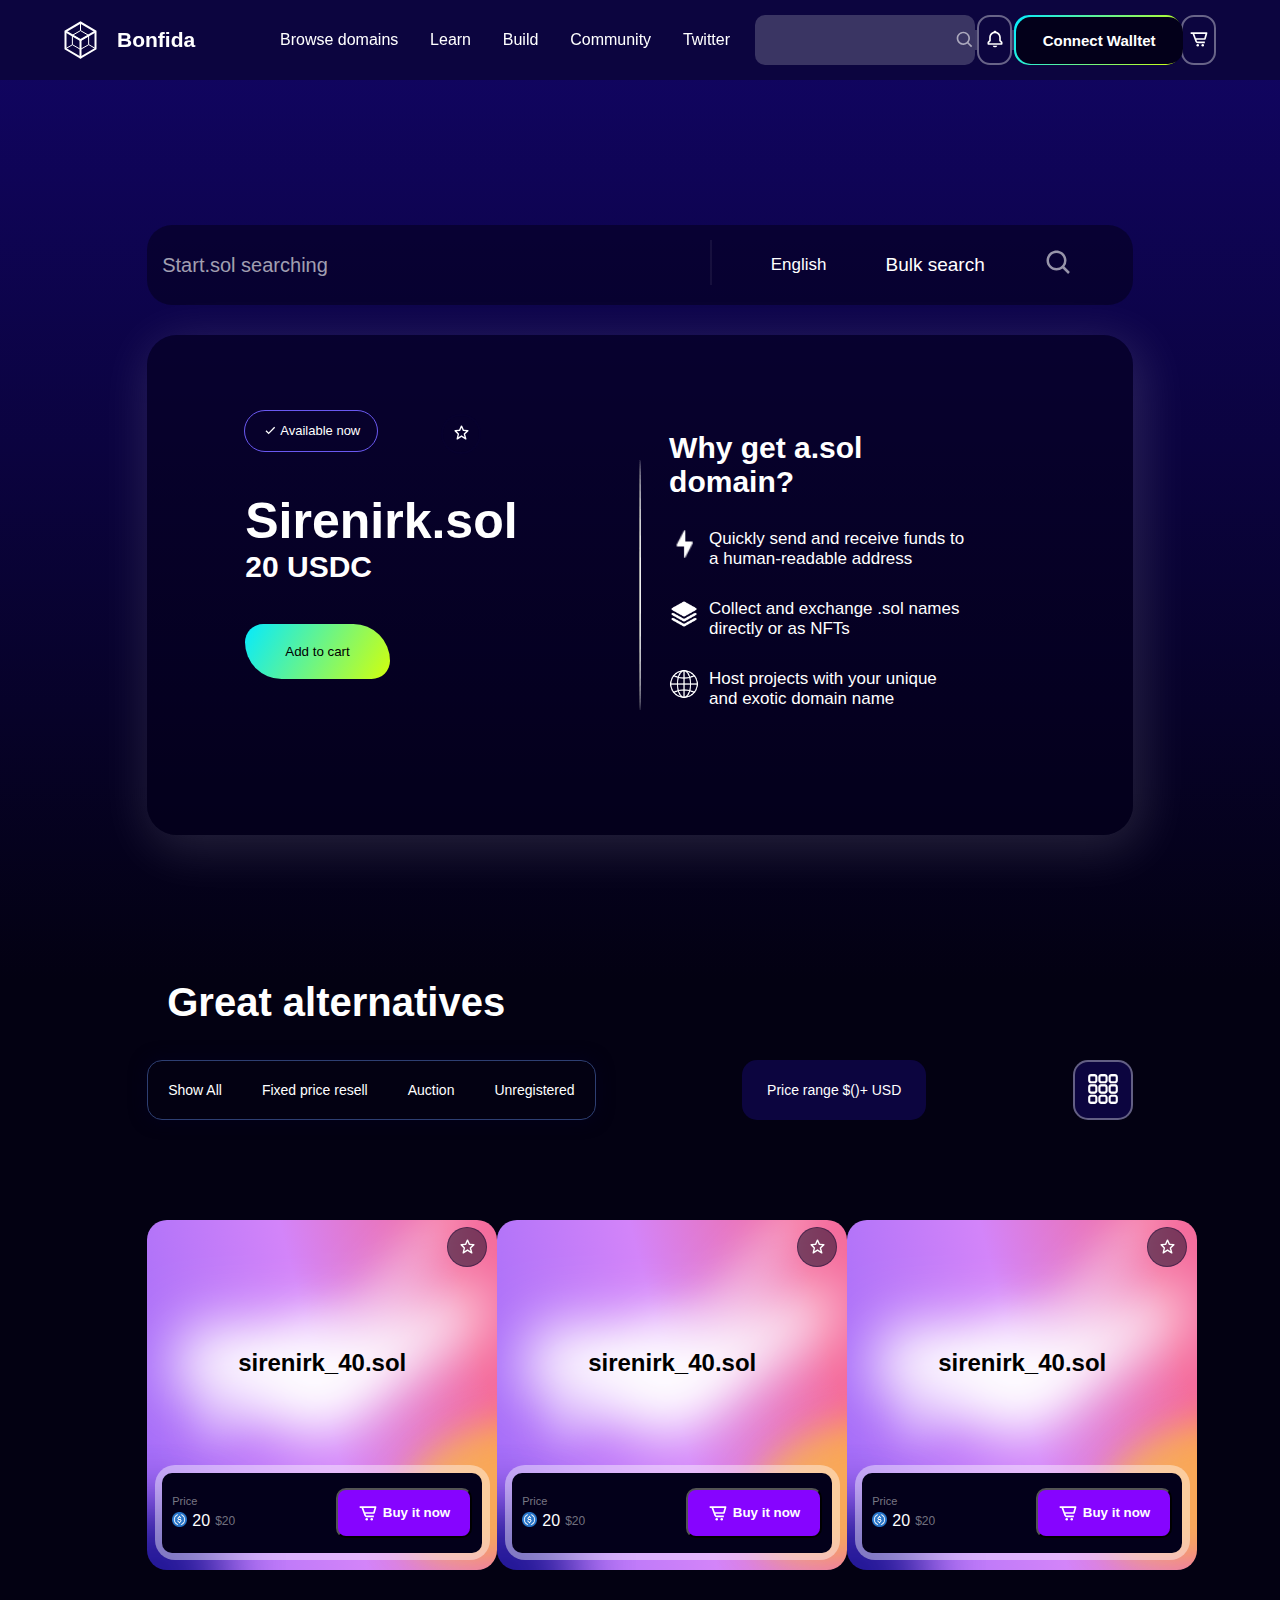
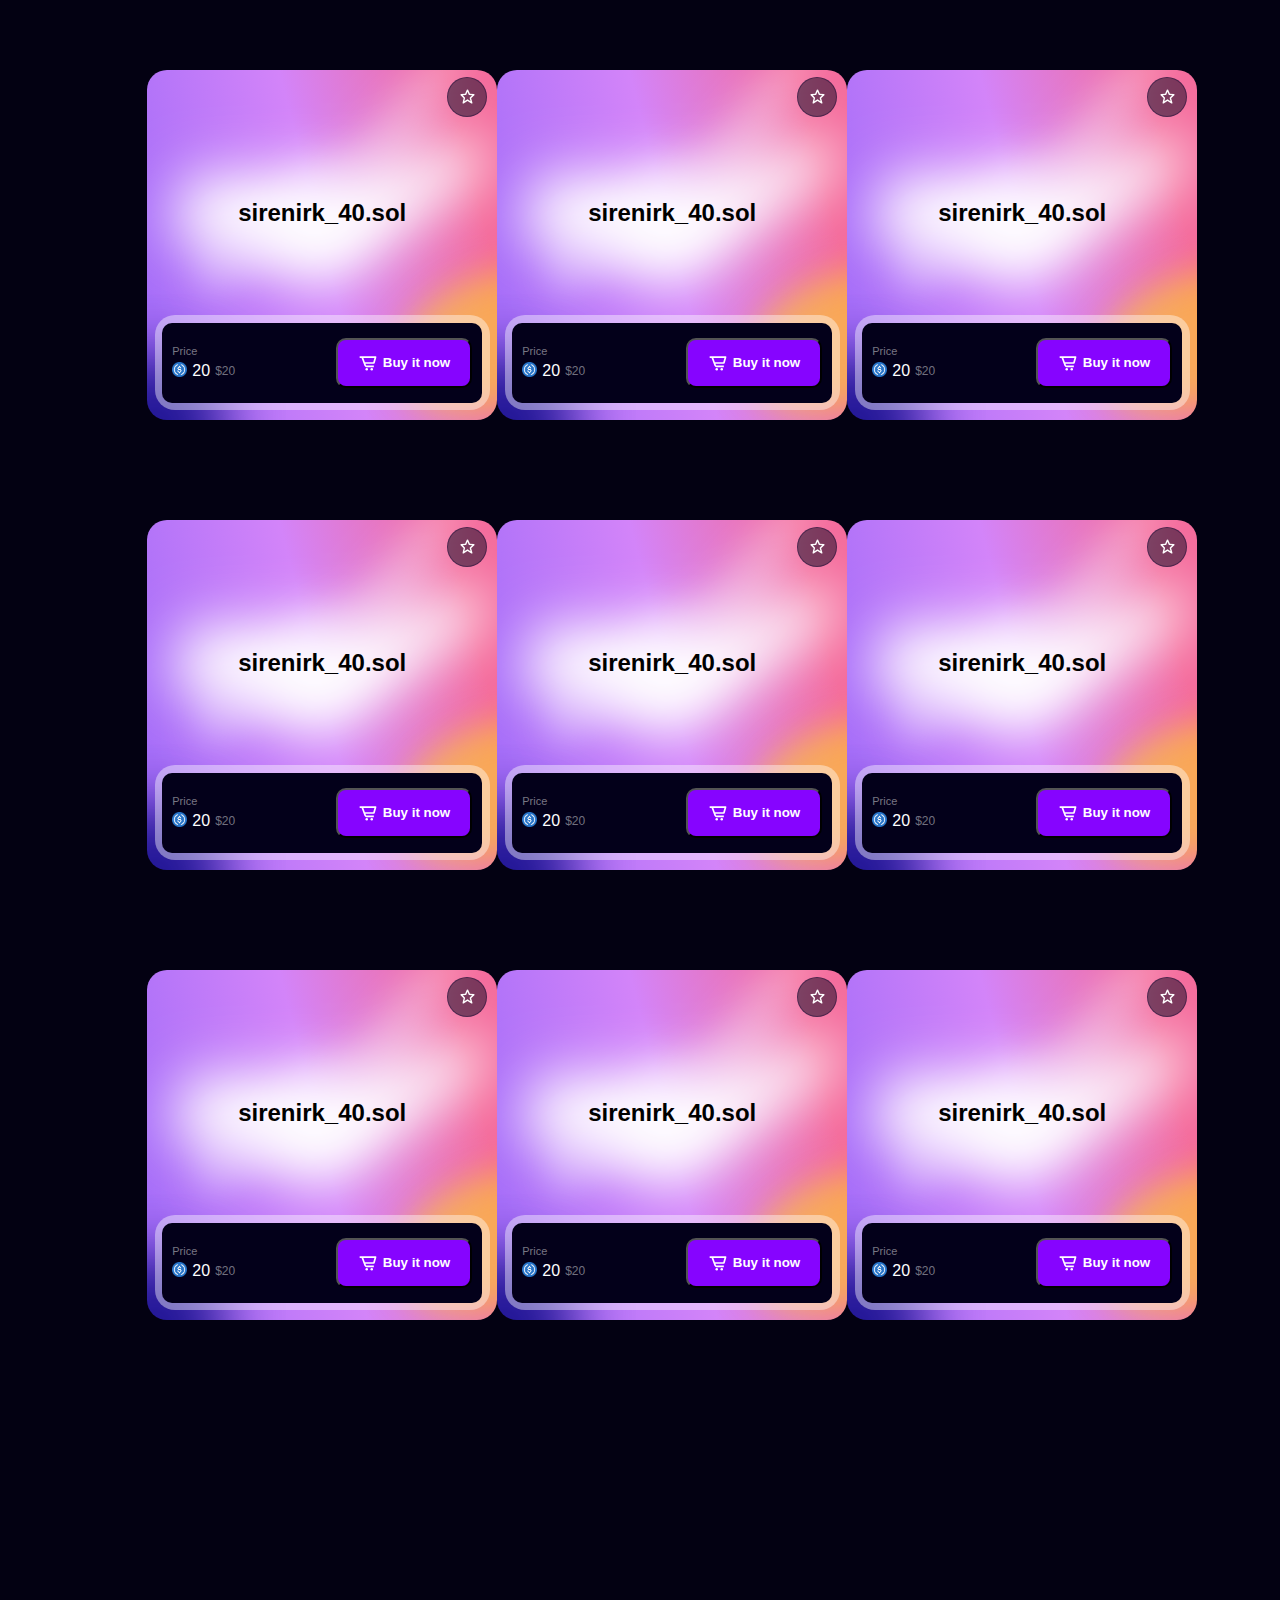
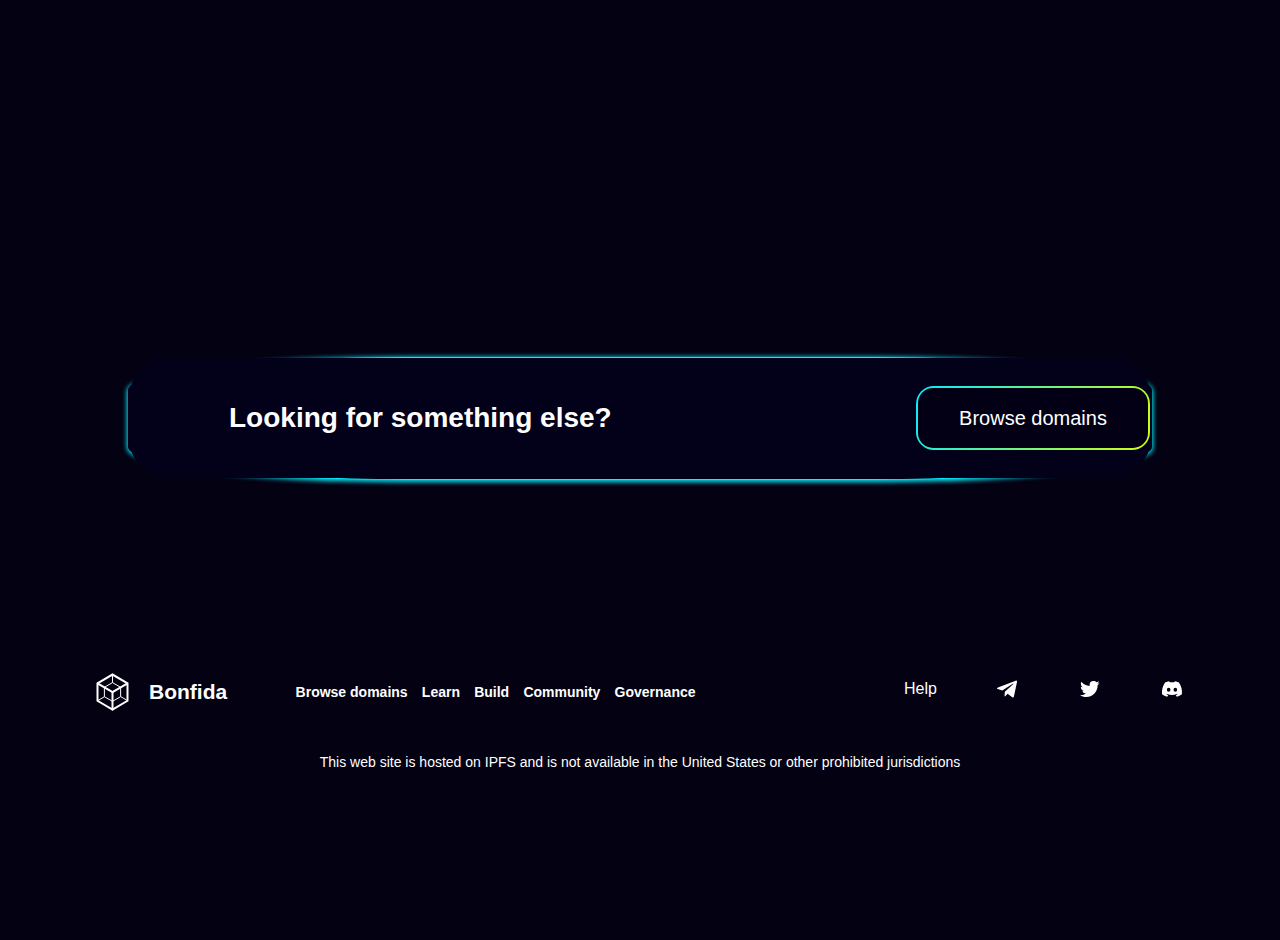
==== index.html @ b20edf11 "first commit" ====
<!DOCTYPE html>
<html lang="es">

<head>
    <meta charset="UTF-8">
    <meta http-equiv="X-UA-Compatible" content="IE=edge">
    <meta name="viewport" content="width=device-width, initial-scale=1.0">
    <title>Search_Bonfida</title>
    <link rel="stylesheet" href="css/estilos.css">
</head>

<body>
    <header>
        <nav class="nav">
            <div class="content-nav">
                <div class="nav-logo">
                    <img src="imgs/logo.svg" alt="" class="logo-img">
                    <p class="logo-name">Bonfida</p>
                </div>
                <div class="content-list">
                    <ul class="list-menu">
                        <div class="menuBrowse">
                            <a href="#" class="enlace" onclick="toggleAper()">Browse domains</a>
                            <div class="menu-hidden" id="enlaceBrowse">
                                <a href="#">
                                    <h3>Categories</h3>
                                    <p>Lorem ipsum dolor sit amet consectetur adipisicing elit.</p>
                                </a>
                                <a href="#">
                                    <h3>Listed</h3>
                                    <p>Lorem ipsum dolor sit amet consectetur adipisicing elit.</p>
                                </a>
                                <a href="#">
                                    <h3>Autocioned</h3>
                                    <p>Lorem ipsum dolor sit amet consectetur adipisicing elit.</p>
                                </a>
                                <a href="#">
                                    <h3>Stastics</h3>
                                    <p>Lorem ipsum dolor sit amet consectetur adipisicing elit.</p>
                                </a>
                            </div>
                        </div>
                        <a href="#" class="enlace">Learn</a>
                        <a href="#" class="enlace">Build</a>
                        <a href="#" class="enlace">Community</a>
                        <a href="#" class="enlace">Twitter</a>
                    </ul>
                </div>
                <div class="botones">
                    <div class="buscador"><input type="text" class="buscador-letter"><img src="imgs/search.svg" alt="">
                    </div>
                    <hr>
                    <button class="campana" onclick="infoCampana()"><img src="imgs/campana.svg" alt=""></button>
                    <hr>
                    <div class="content-wallet"><button class="boton-conectWallet">Connect Walltet</button></div>
                    <button class="carrito"><img src="imgs/carrito.svg" alt=""></button>
                </div>
                <div class="pestaña-campana" id="pestaña-camp">
                    <div class="contenido-pestaña">
                        <div class="contenido-top">
                            <img src="imgs/campana.svg" alt="" class="campana-ref">
                            <h1>Get notifications</h1>
                            <p>Stay up to date on auctions and offers you receive <br>with Notifi alerts.</p>
                        </div>
                        <div class="contenido-pestaña-inputs">
                            <div class="textsss">
                                <span>Email</span>
                                <button>Resend Verification email</button>
                            </div>
                            <div class="textsss2">
                                <input type="text" name="" id="" placeholder="Enter email">
                            </div>
                            <div class="or">OR</div>
                            <hr class="divid--">
                        </div>
                        <div class="number">
                            <span class="textsss3">Text message</span>
                            <div class="number-botons-number">
                                <button class="buton-pais">+376</button>
                                <input type="text" placeholder="Enter phone number" class="buton-escrit">
                            </div>
                        </div>
                    </div>
                </div>
            </div>
        </nav>
        <section>
            <div class="entrada">
                <div class="search-entrada">
                    <input type="text" placeholder="Start.sol searching">
                    <hr>
                    <div class="configure-search">
                        <div class="translate">
                            <button class="button-translate">
                                <p>English</p>
                            </button>
                        </div>
                        <button class="button-bulkSearch">
                            <p>Bulk search</p>
                        </button>
                        <div class="boton-lupa">
                            <img src="imgs/search.svg" alt="">
                        </div>
                    </div>
                </div>
                <div class="content-entrada">
                    <div class="izq-content">
                        <div class="content-available_star">
                            <p><img src="imgs/check.svg" alt=""> Available now</p>
                            <div class="star">
                                <img src="imgs/star.svg" alt="">
                            </div>
                        </div>
                        <div class="sirenirk">
                            <h1>Sirenirk.sol</h1>
                            <h3>20 USDC</h3>
                        </div>
                        <button class="add-car">Add to cart</button>
                    </div>
                    <hr class="divid-content_principal">
                    <div class="der-content">
                        <h3>Why get a.sol domain?</h3>
                        <div class="pasos">
                            <div class="pasos-text paso1">
                                <img src="imgs/relampago.png" alt="" class="imgPass">
                                <p>Quickly send and receive funds to a human-readable address</p>
                            </div>
                            <div class="pasos-text paso2">
                                <img src="imgs/layers.png" alt="" class="imgPass">
                                <p>Collect and exchange .sol names directly or as NFTs</p>
                            </div>
                            <div class="pasos-text paso3">
                                <img src="imgs/translate.png" alt="" class="imgPass">
                                <p>Host projects with your unique and exotic domain name</p>
                            </div>
                        </div>
                    </div>
                </div>
            </div>
            </div>
        </section>
        <section>
            <div class="content-general_section2">
                <div class="two-div_section">
                    <h1 class="titlesection2">Great alternatives</h1>
                    <div class="options-sections2">
                        <div class="content-butons_Izq">
                            <button class="buton-item">Show All</button>
                            <button class="buton-item">Fixed price resell</button>
                            <button class="buton-item">Auction</button>
                            <button class="buton-item">Unregistered</button>
                        </div>
                        <button class="buton-congigure_Section2">Price range $()+ USD</button>
                        <button class="buton-rays"><img class="buton-rays_img" src="imgs/small.svg" alt=""></button>
                    </div>
                    <div class="grids">
                        <div class="item1">
                            <div class="star2">
                                <img src="imgs/star.svg" alt="">
                            </div>
                            <h2>sirenirk_40.sol</h2>
                            <div class="comprar-border">
                                <div class="comprar-element">
                                    <div class="precio">
                                        <p class="costo">Price</p>
                                        <div>
                                            <img src="imgs/logo.png" alt="">
                                            <p>20</p>
                                            <small>$20</small>
                                        </div>
                                    </div>
                                    <button class="button-comprar">
                                        <img src="imgs/carrito.svg" alt="">
                                        <h4>Buy it now</h4>
                                    </button>
                                </div>
                            </div>
                        </div>
                        <div class="item1">
                            <div class="star2">
                                <img src="imgs/star.svg" alt="">
                            </div>
                            <h2>sirenirk_40.sol</h2>
                            <div class="comprar-border">
                                <div class="comprar-element">
                                    <div class="precio">
                                        <p class="costo">Price</p>
                                        <div>
                                            <img src="imgs/logo.png" alt="">
                                            <p>20</p>
                                            <small>$20</small>
                                        </div>
                                    </div>
                                    <button class="button-comprar">
                                        <img src="imgs/carrito.svg" alt="">
                                        <h4>Buy it now</h4>
                                    </button>
                                </div>
                            </div>
                        </div>
                        <div class="item1">
                            <div class="star2">
                                <img src="imgs/star.svg" alt="">
                            </div>
                            <h2>sirenirk_40.sol</h2>
                            <div class="comprar-border">
                                <div class="comprar-element">
                                    <div class="precio">
                                        <p class="costo">Price</p>
                                        <div>
                                            <img src="imgs/logo.png" alt="">
                                            <p>20</p>
                                            <small>$20</small>
                                        </div>
                                    </div>
                                    <button class="button-comprar">
                                        <img src="imgs/carrito.svg" alt="">
                                        <h4>Buy it now</h4>
                                    </button>
                                </div>
                            </div>
                        </div>
                        <div class="item1">
                            <div class="star2">
                                <img src="imgs/star.svg" alt="">
                            </div>
                            <h2>sirenirk_40.sol</h2>
                            <div class="comprar-border">
                                <div class="comprar-element">
                                    <div class="precio">
                                        <p class="costo">Price</p>
                                        <div>
                                            <img src="imgs/logo.png" alt="">
                                            <p>20</p>
                                            <small>$20</small>
                                        </div>
                                    </div>
                                    <button class="button-comprar">
                                        <img src="imgs/carrito.svg" alt="">
                                        <h4>Buy it now</h4>
                                    </button>
                                </div>
                            </div>
                        </div>
                        <div class="item1">
                            <div class="star2">
                                <img src="imgs/star.svg" alt="">
                            </div>
                            <h2>sirenirk_40.sol</h2>
                            <div class="comprar-border">
                                <div class="comprar-element">
                                    <div class="precio">
                                        <p class="costo">Price</p>
                                        <div>
                                            <img src="imgs/logo.png" alt="">
                                            <p>20</p>
                                            <small>$20</small>
                                        </div>
                                    </div>
                                    <button class="button-comprar">
                                        <img src="imgs/carrito.svg" alt="">
                                        <h4>Buy it now</h4>
                                    </button>
                                </div>
                            </div>
                        </div>
                        <div class="item1">
                            <div class="star2">
                                <img src="imgs/star.svg" alt="">
                            </div>
                            <h2>sirenirk_40.sol</h2>
                            <div class="comprar-border">
                                <div class="comprar-element">
                                    <div class="precio">
                                        <p class="costo">Price</p>
                                        <div>
                                            <img src="imgs/logo.png" alt="">
                                            <p>20</p>
                                            <small>$20</small>
                                        </div>
                                    </div>
                                    <button class="button-comprar">
                                        <img src="imgs/carrito.svg" alt="">
                                        <h4>Buy it now</h4>
                                    </button>
                                </div>
                            </div>
                        </div>
                        <div class="item1">
                            <div class="star2">
                                <img src="imgs/star.svg" alt="">
                            </div>
                            <h2>sirenirk_40.sol</h2>
                            <div class="comprar-border">
                                <div class="comprar-element">
                                    <div class="precio">
                                        <p class="costo">Price</p>
                                        <div>
                                            <img src="imgs/logo.png" alt="">
                                            <p>20</p>
                                            <small>$20</small>
                                        </div>
                                    </div>
                                    <button class="button-comprar">
                                        <img src="imgs/carrito.svg" alt="">
                                        <h4>Buy it now</h4>
                                    </button>
                                </div>
                            </div>
                        </div>
                        <div class="item1">
                            <div class="star2">
                                <img src="imgs/star.svg" alt="">
                            </div>
                            <h2>sirenirk_40.sol</h2>
                            <div class="comprar-border">
                                <div class="comprar-element">
                                    <div class="precio">
                                        <p class="costo">Price</p>
                                        <div>
                                            <img src="imgs/logo.png" alt="">
                                            <p>20</p>
                                            <small>$20</small>
                                        </div>
                                    </div>
                                    <button class="button-comprar">
                                        <img src="imgs/carrito.svg" alt="">
                                        <h4>Buy it now</h4>
                                    </button>
                                </div>
                            </div>
                        </div>
                        <div class="item1">
                            <div class="star2">
                                <img src="imgs/star.svg" alt="">
                            </div>
                            <h2>sirenirk_40.sol</h2>
                            <div class="comprar-border">
                                <div class="comprar-element">
                                    <div class="precio">
                                        <p class="costo">Price</p>
                                        <div>
                                            <img src="imgs/logo.png" alt="">
                                            <p>20</p>
                                            <small>$20</small>
                                        </div>
                                    </div>
                                    <button class="button-comprar">
                                        <img src="imgs/carrito.svg" alt="">
                                        <h4>Buy it now</h4>
                                    </button>
                                </div>
                            </div>
                        </div>
                        <div class="item1">
                            <div class="star2">
                                <img src="imgs/star.svg" alt="">
                            </div>
                            <h2>sirenirk_40.sol</h2>
                            <div class="comprar-border">
                                <div class="comprar-element">
                                    <div class="precio">
                                        <p class="costo">Price</p>
                                        <div>
                                            <img src="imgs/logo.png" alt="">
                                            <p>20</p>
                                            <small>$20</small>
                                        </div>
                                    </div>
                                    <button class="button-comprar">
                                        <img src="imgs/carrito.svg" alt="">
                                        <h4>Buy it now</h4>
                                    </button>
                                </div>
                            </div>
                        </div>
                        <div class="item1">
                            <div class="star2">
                                <img src="imgs/star.svg" alt="">
                            </div>
                            <h2>sirenirk_40.sol</h2>
                            <div class="comprar-border">
                                <div class="comprar-element">
                                    <div class="precio">
                                        <p class="costo">Price</p>
                                        <div>
                                            <img src="imgs/logo.png" alt="">
                                            <p>20</p>
                                            <small>$20</small>
                                        </div>
                                    </div>
                                    <button class="button-comprar">
                                        <img src="imgs/carrito.svg" alt="">
                                        <h4>Buy it now</h4>
                                    </button>
                                </div>
                            </div>
                        </div>
                        <div class="item1">
                            <div class="star2">
                                <img src="imgs/star.svg" alt="">
                            </div>
                            <h2>sirenirk_40.sol</h2>
                            <div class="comprar-border">
                                <div class="comprar-element">
                                    <div class="precio">
                                        <p class="costo">Price</p>
                                        <div>
                                            <img src="imgs/logo.png" alt="">
                                            <p>20</p>
                                            <small>$20</small>
                                        </div>
                                    </div>
                                    <button class="button-comprar">
                                        <img src="imgs/carrito.svg" alt="">
                                        <h4>Buy it now</h4>
                                    </button>
                                </div>
                            </div>
                        </div>
                    </div>
                </div>
            </div>
            </div>
        </section>
        <section>
            <div class="content-desenlace">
                <div class="lineal">
                    <div class="boton_center">
                        <h1 class="interrogante_desenlace">Looking for something else?</h1>
                        <div class="borde-boton_center">
                            <button>
                                <p>Browse domains</p>
                            </button>
                        </div>
                    </div>
                </div>
            </div>
        </section>
        <footer>
            <div class="pie-bowse">
                <div class="content-lemaAd">
                    <div class="content-info">
                        <div class="nav-logo">
                            <img src="imgs/logo.svg" alt="" class="logo-img">
                            <p class="logo-name">Bonfida</p>
                        </div>
                        <ul class="List-pie">
                            <li>Browse domains</li>
                            <li>Learn</li>
                            <li>Build</li>
                            <li>Community</li>
                            <li>Governance</li>
                        </ul>
                        <div class="redes">
                            <span>Help</span>
                            <img src="imgs/telegram.svg" alt="">
                            <img src="imgs/twitter.svg" alt="">
                            <img src="imgs/discord.svg" alt="">
                        </div>
                    </div>
                    <p class="lema">This web site is hosted on IPFS and is not available in the United States or other
                        prohibited
                        jurisdictions</p>
                </div>
            </div>
        </footer>
    </header>
    <script src="funcionalidad.js"></script>
</body>

</html>
---- css/estilos.css ----
* {
    box-sizing: border-box;
    padding: 0;
    margin: 0;
}

 body {
    font-family: sans-serif;
    background: #0c053f;
 }

 .nav {
    height: 80px;
    width: 100%;
    backdrop-filter: blur(100px);
    position: sticky;
    top: 0;
    z-index: 1;
 }

 .content-nav {
    width: 90%;
    height: 100%;
    margin: 0 auto;
    display: flex;
    justify-content: space-between;
    align-items: center;
 }

 .nav-logo {
    display: flex;
    justify-content: center;
 }

 .logo-name {
    margin: 10px 20px;
    color: #fff;
    font-size: 21px;
    font-weight: bold;
 }

 .content-list {
    width: 450px;
    position: absolute;
    left: 280px;
 }

 .list-menu {
    display: flex;
    justify-content: space-between;
 }

 .enlace {
    color: #fff;
    text-decoration: none;
 }

 .botones {
    width: 40%;
    display: flex;
    justify-content: space-between;
 }

 .botones hr {
   height: 20px;
   margin: auto 0;
   border: 1px solid rgba(255, 255, 255, 0.205);
 }

 .buscador {
    background: rgba(255, 255, 255, 0.193);
    color: #fff;
    width: 230px;
    height: 50px;
    border: none;
    outline: none;
    border-radius: 10px;
    display: flex;
    justify-content: center;
    align-items: center;
 }

 .buscador-letter {
   width: 200px;
   height: 50px;
   outline: none;
   border: none;
   color: #fff;
   font-size: 17px;
   background: transparent;
 }

 .campana, .carrito  {
   background-color: transparent;
   border: 2px solid rgba(255, 255, 255, 0.379);
   border-radius: 13px;
   width: 45px;
 }
 .campana img, .carrito img{
   color: #fff;
 }
 .campana:hover {
   background: #03001a;
 }
 .pestaña-campana.open {
  max-height: 100;
  overflow:visible;
 }
/* EDECTO DEL BOTON CAMPANA DEL NAV */

 .pestaña-campana {
  position: absolute;
  max-height: 0;
  overflow: hidden;
  width: 100%;
  background-color: rgba(0, 0, 0, 0.407);
  backdrop-filter: blur(10px);
  top: 0;
  left: 0;
  display: flex;
 }

 .contenido-pestaña {
   margin: 0 auto;
   margin-top: 20px;
   width: 500px;
   height: 500pc;
   background-color: #030015;
   color: #fff;
   border-radius: 20px;
   border: 1px solid #00eeff5e;
 }

 .contenido-top {
  padding-top: 40px;
  display: flex;
  flex-direction: column;
  align-items: center;
 }

 .campana-ref {
  width: 50px;
  height: 50px;
 }
 .contenido-top h1 {
  font-size: 30px;
  padding-top: 20px;
 }
 .contenido-top p{
  text-align: center;
  font-size: 17px;
  
 }

 .contenido-pestaña-inputs {
  margin-top: 30px;
 }

 .textsss {
  display: flex;
  margin: 0 auto;
  justify-content: space-between;
  height: fit-content;
  width: 80%;
 }

 .textsss span {
  font-size: 14px;
  color: rgba(255, 255, 255, 0.407);
 }

 .textsss button {
  background: transparent;
  color: rgb(111, 9, 220);
  font-weight: 700;
 }

 .textsss2 {
  display: flex;
  justify-content: center;
  margin: 0 auto;
  margin-top: 2px;
  width: 400px;
  height: 70px;
  background-color: transparent;
  border-radius: 15px;
  border: 1px solid #fff;
 }

 .textsss2 input {
  width: 370px;
  height: 40px;
  margin-top: 17px;
  background-color: transparent;
  color: #fff;
  border: none;
  outline: none;
  font-size: 15px;
  font-weight: 600;
 }
 .divid-- {
  margin: 0 auto;
  margin-top: 15px;
  width: 410px;
  border: 1px solid rgba(255, 255, 255, 0.333);
 }

 .or {
  width: 45px;
  padding-left: 10px;
  color: rgba(255, 255, 255, 0.633);
  background-color: #030015;
  position: relative;
  left: 230px;
  top: 25px;
  font-size: 17px;
  font-weight: 600;
 }
 
  .number {
  margin-top: 17px;
  display: flex;
  flex-direction: column;
  justify-content: center;
  }

  .textsss3 {
    display: flex;
    margin: 0 auto;
    justify-content: space-between;
    height: fit-content;
    width: 80%;
    color: rgba(255, 255, 255, 0.436);
    font-size: 14px;
  }

  .number-botons-number {
    width: 400px;
    height: 70px;
    background-color: transparent;
    border: 1px solid yellow;
    margin: 0 auto;
    margin-top: 3px;
    padding: 10px;
    border: 1px solid #fff;
    border-radius: 15px;
  }

  .buton-pais {
    color: #fff;
    font-size: 17px;
    font-weight: 500;
    width: 70px;
    height: 50px;
    background-color: rgba(255, 255, 255, 0.327);
    border-radius: 15px;
  }

  .buton-escrit {
    width: 260px;
    height: 45px;
    color: #fff;
    background-color: transparent;
    font-weight: 500;
    font-size: 17px;
    border: none;
    outline: none;
  }
  .info_li {
   width: 400px;
   display: flex;
   justify-content: space-between;
   margin: 0 auto;
  }
  .info_li p{
  height: 30px; 
  }
 /*sjjdcc kxcnjdh*/

 .content-wallet {
   width: 170px;
   background-image: linear-gradient(120deg, #05eaff 0%, #d2ff0c 100%);
   border-radius: 15px;
 }
 .boton-conectWallet {
   position: relative;
   top: 1.5px;
   left: 1.5px;
   width: 167px;
   height: 47px;
   border-radius: 15px;
   border: none;
   background: #03001a;
   color: #fff;
   font-weight: 700;
   font-size: 15px;
 }

 /* Primer Menu Browse Domains */
  
 .menu-hidden {
   position: absolute;
   top: 30px;
   display: flex;
   flex-direction: column;
   align-items: center;
   justify-content: center;
   width: 450px;
   height: 320px;
   max-height: 0;
   overflow: hidden;
   transition: max-height 0.1s ease-in;
   background: #03001a;
   border-radius: 10px;
 }

 .menu-hidden.open {
   max-height: 400px;
 }

 .menu-hidden a {
   display: inline-block;
   line-height: 20px;
   padding: 10px 10px;
   border-radius: 10px;
   height: 70px;
   width: 420px;
   color: #fff;
   text-decoration: none;
 }

 .menu-hidden a:hover {
   background-color: rgba(255, 255, 255, 0.177);
 }

 .menu-hidden a > p {
   color: rgba(255, 255, 255, 0.427);
   font-size: 15px;
 }

 /*primera sección */

/* contenedor central de la primera sección, el que contiene el buscador y el panel de abajo*/
 .entrada {
   width: 100%;
   height: 100vh;
   display: flex;
   flex-direction: column;
   justify-content: center;
   align-items: center;
   background-image: linear-gradient(to bottom, #1404798b, #030112);
 }

 /*contenedor de buscador, idioma --*/
 .search-entrada {
   width: 77%;
   height: 80px;
   display: flex;
   background-color:#03001a8b;
   border-radius: 25px;
 }
/* buscador de texto */
 .search-entrada input {
   width: 65%;
   background-color: transparent;
   border-top-left-radius: 25px;
   border-bottom-left-radius: 25px;
   outline: none;
   border: transparent;
   font-size: 20px;
   color: #fff;
   margin-left: 15px;
 }

 /* texto por defecto */
 .search-entrada input::placeholder {
   color: rgba(255, 255, 255, 0.622);
   font-weight: 400;
 }
 /* linea divisora */
 .search-entrada hr{
   margin: 15px 0;
   height: 45px;
   border: 0.5px solid rgba(255, 255, 255, 0.064);
 }
 .configure-search {
  width: 50%;
  display: flex;
  justify-content: space-evenly;
  align-items: center;
}
 
/* idioma */
.translate {

}
.button-translate {
  color: #fff;
  background-color: transparent;
  border: none;
}

.button-translate p {
  font-weight: 400;
  font-size: 17px;
}

/* bulksearch */

.button-bulkSearch {
  color: #fff;
  background-color: transparent;
  border: none;
}

.button-bulkSearch p {
  font-weight: 400;
  font-size: 19px;
}

/* lupa */
.boton-lupa img{
  width: 30px;
  height: 30px;
}

/* contenedor Sirenirk.sol */
.content-entrada {
  margin-top: 30px;
  width: 77%;
  height: 500px;
  background-color: #03001a8b;
  border-radius: 30px;
  box-shadow: 5px 10px 50px 5px  rgba(255, 255, 255, 0.129);
  display: flex;
  justify-content: center;
  align-items: center;
}
/* contenido izq y partes */
.izq-content {
  color: #fff;
  width: 30%;
  height: 70%;
  margin: 0 auto;
  position: relative;
  top: -40px;
  display: flex;
  flex-direction: column;
  justify-content: space-evenly;
}

.content-available_star {
 display: flex;
 justify-content: space-between;
}

.content-available_star p {
  font-size: 13px;
  width: fit-content;
  display: flex;
  align-items: center;
  padding: 10px 17px;
  border-radius: 30px;
  outline: 1px solid rgb(106, 89, 241);
}

.content-available_star p img {
  margin-right: 2px;
  margin-top: -2px;
  width: 16px;
  height: 16px;
}

.star {
  position: relative;
  top: 3px;
  left: -60px;
  width: 40px;
  height: 40px;
  border: 2px solid #08023267;
  border-radius: 50%;
}

.star img {
  position: relative;
  top: 8px;
  left: 10px;
  width: 17px;
  height: 17px;
}

.sirenirk h1 {
  font-size: 50px;
}

.sirenirk h3 {
  font-size: 30px;
}

.add-car {
  width: fit-content;
  padding: 20px 40px;
  border: none;
  border-radius: 20px 40px;
  background-image: linear-gradient(120deg, #05eaff 0%, #d2ff0c 100%);
}

.divid-content_principal {
  height: 250px;
  border-radius: 100%;
}
/* lado derecho, incluyendo las recomendaciones */
.der-content {
  position: relative;
  color: #fff;
  width: 30%;
  margin: 0 auto;
  position: relative;

}
.der-content h3 {
  font-size: 30px;
  position: relative;
  left: -70px;
}
.pasos {
  margin-top: 30px;
  position: relative;
  left: -70px;
}
.pasos-text {
  margin-bottom: 30px;
  display: flex;
  width: 300px;
  justify-content: space-between;
}

.pasos-text p {
  font-size: 17px;
}
.imgPass {
  width: 30px;
  height: 30px;
  margin-right: 10px;
}

/* segunda sección */

.content-general_section2 {
  width: 100%;
  height: 100%;
  margin: 0 auto;
  background-color: #030112;
}

.two-div_section {
  width: 77%;
  height: 100%;
  margin: 0 auto;
}
/*titulo*/
.titlesection2 {
  color: #fff;
  font-size: 40px;
  margin-left: 20px;

}

.options-sections2 {
  margin-top: 35px;
  display: flex;
  justify-content: space-between;
}

/*botones del lado izquiero de la sección dos */
.content-butons_Izq {
  width: fit-content;
  height: 60px;
  border-radius: 15px;
  border: 1px solid rgb(46, 63, 114);
  background-color: #030112;
  display: flex;
  justify-content: space-between;
  align-items: center;
  box-shadow: 0px 0px 15px 2px #03001a;
}

.buton-item {
  color: #fff;
  font-size: 14px;
  width: fit-content;
  height: 40px;
  padding: 7px 10px;
  background-color: transparent;
  margin: 0 10px;
  border: none;
  border-radius: 10px;
}

.buton-congigure_Section2 {
  width: fit-content;
  height: 60px;
  padding: 0 25px;
  border-radius: 15px;
  border: none;
  background-color: #0c053f;
  color: #fff;
  font-size: 14px;
}

.buton-rays {
 background-color: #0c053f;
 height: 60px;
 width: 60px;
 border: 2px solid rgba(255, 255, 255, 0.362);
 border-radius: 15px;
}

.buton-rays_img {
  width: 30px;
  height: 30px;
}

/* cuadros de abajo */
.grids {
  display: grid;
  grid-template-columns: repeat(3, 1fr);
  margin-top: 50px
}
.item1 {
  margin-top: 50px;
  margin-bottom: 50px;
  width: 350px;
  height: 350px;
  background-image: url(/imgs/regular.7e00760c.svg);
  background-size: cover;
  background-position: center;
  border-radius: 20px;
  display: flex;
  flex-direction: column;
  justify-content: space-between;
  align-items: center;
}

.item1:hover {
  box-shadow: 0 0px 10px 10px rgba(3, 63, 122, 0.327);
}

.star2 {
  position: relative;
  align-self: flex-end;
  top: 7px;
  right: 10px;
  width: 40px;
  height: 40px;
  border: 1px solid #08023267;
  background-color: #03001a80;
  border-radius: 50%;
}

.star2 img {
  position: relative;
  top: 10px;
  left: 11px;
  width: 17px;
  height: 17px;
}

/* caja con el precio y elementos */
.comprar-border {
  width: 335px;
  height: 95px;
  background-color: #ffffff6a;
  border-radius: 20px;
  display: flex;
  justify-content: center;
  align-items: center;
  margin-bottom: 10px;
}

.comprar-element {
  width: 320px;
  height: 80px;
  background-color: #03001a;
  border-radius: 10px;
  display: flex;
  justify-content: space-between;
  align-items: center;
}

.precio {
  display: flex;
  flex-direction: column;
  color: #fff;
  margin-left: 10px;
}
.costo {
  font-size: 11px;
  color: rgba(255, 255, 255, 0.466);
  font-weight: 300;
  margin-bottom: 5px;
}

.precio div {
  display: flex;
  justify-content: space-between;
  width: fit-content;
  width: 63px;
}

.precio div img {
  width: 15px;
  height: 15px;
}

.precio div small {
  margin-top: 2px;
  font-size: 12px;
  font-weight: 400;
  color: rgba(255, 255, 255, 0.451);
}

.button-comprar {
  height: 50px;
  width: fit-content;
  padding: 0px 20px;
  background-color: #8604ff;
  border-radius: 10px;
  display: flex;
  align-items: center;
  color: #fff;
  margin-right: 10px;
}

.button-comprar h4 {
  margin-left: 5px;
}

/* tercera sección */

.content-desenlace {
  width: 100%;
  height: 80vh;
  margin: 0 auto;
  display: flex;
  justify-content: flex-end;
  align-items: flex-end;
  background-color: #030112;
}

.lineal {
  width: 80%;
  height: 123px;
  margin: 0 auto;
  position: relative;
  bottom: 10px;
  border-radius: 27%;
  background-color: #03001a;
  border-right: #03001a 1px solid;
  border-left: #03001a 1px solid;
  border-top: #00F0FF 1px solid;
  border-bottom: #00F0FF 1px solid;
  box-shadow: 0px 1px 5px 1px #00F0FF;

}

.boton_center {
  width: 100%;
  height: 120px;
  display: flex;
  justify-content: space-between;
  align-items: center;
  padding: 0 1px 0 100px;
  position: relative;
  border-radius: 40px;
  background-color: #03001a;
}

.boton_center h1{
  font-size: 28px;
  color: #fff;
}

.borde-boton_center {
  width: 234px;
  height: 64px;
  background-image: linear-gradient(120deg, #05eaff 0%, #d2ff0c 100%);
  border-radius: 18px;
}

.borde-boton_center button{
  margin: 2px 2px;
  font-size: 20px;
  color: #fff;
  background-color: #030015;
  width: 230px;
  height: 60px;
  border: none;
  border-radius: 15px;
}

.divid-final {
  height: 20px;
  border-radius: 50%;
}

/* pie de página */

.pie-bowse {
  width: 100%;
  height: 50vh;
  background-color: #030112;
  display: flex;
  align-items: center;
}

.content-lemaAd {
  height: 20%;
  width: 100%;
  color: #fff;
  display: flex;
  align-items: center;
  flex-direction: column;
}

.content-info {
  display: flex;
  justify-content: space-between;
  align-items: center;
  width: 85%;
}

.List-pie {
  list-style: none;
  display: flex;
  justify-content: space-between;
  width: 400px;
  font-size: 14px;
  font-weight: 600;
  position: relative;
  left: -80px;
}

.redes {
  width: 280px;
  display: flex;
  justify-content: space-between;
}

.redes img {
  position: relative;
  bottom: 3px;
}

.lema {
  margin-top: 40px;
  font-size: 14px;
}
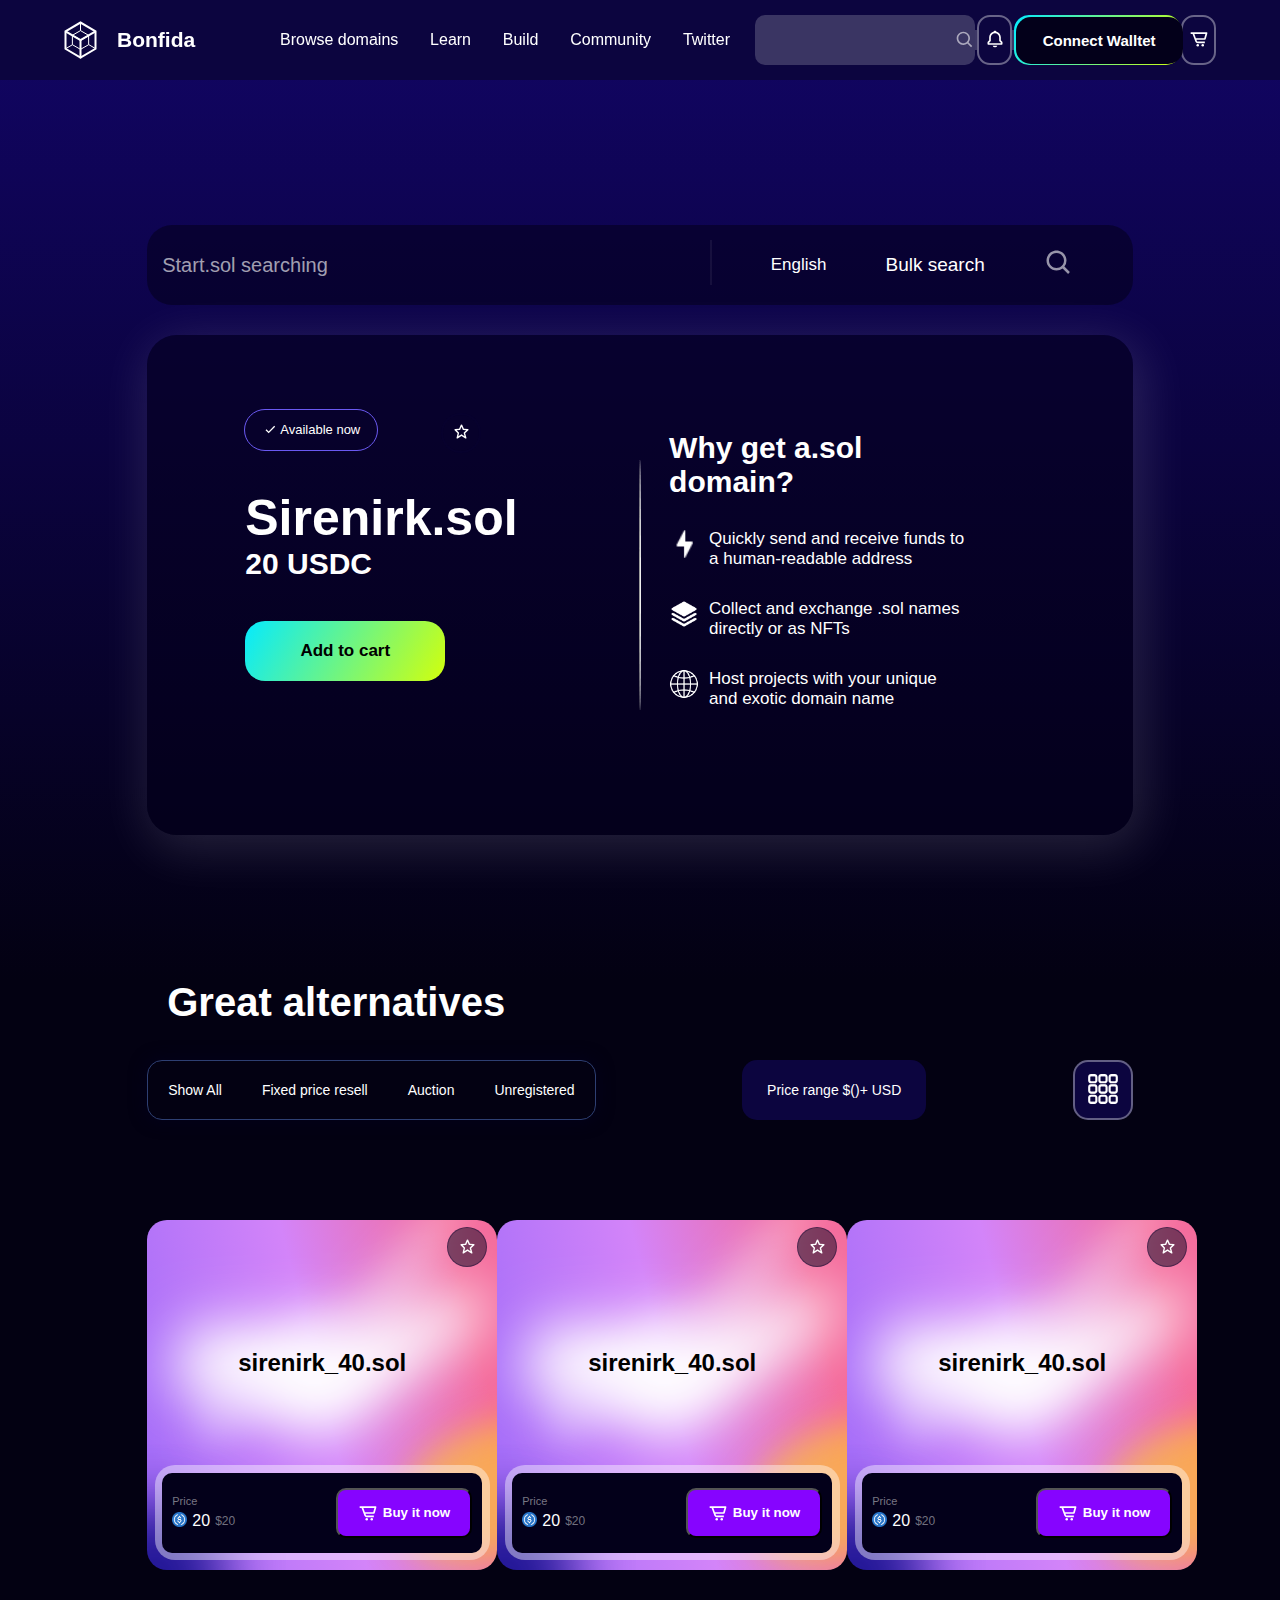
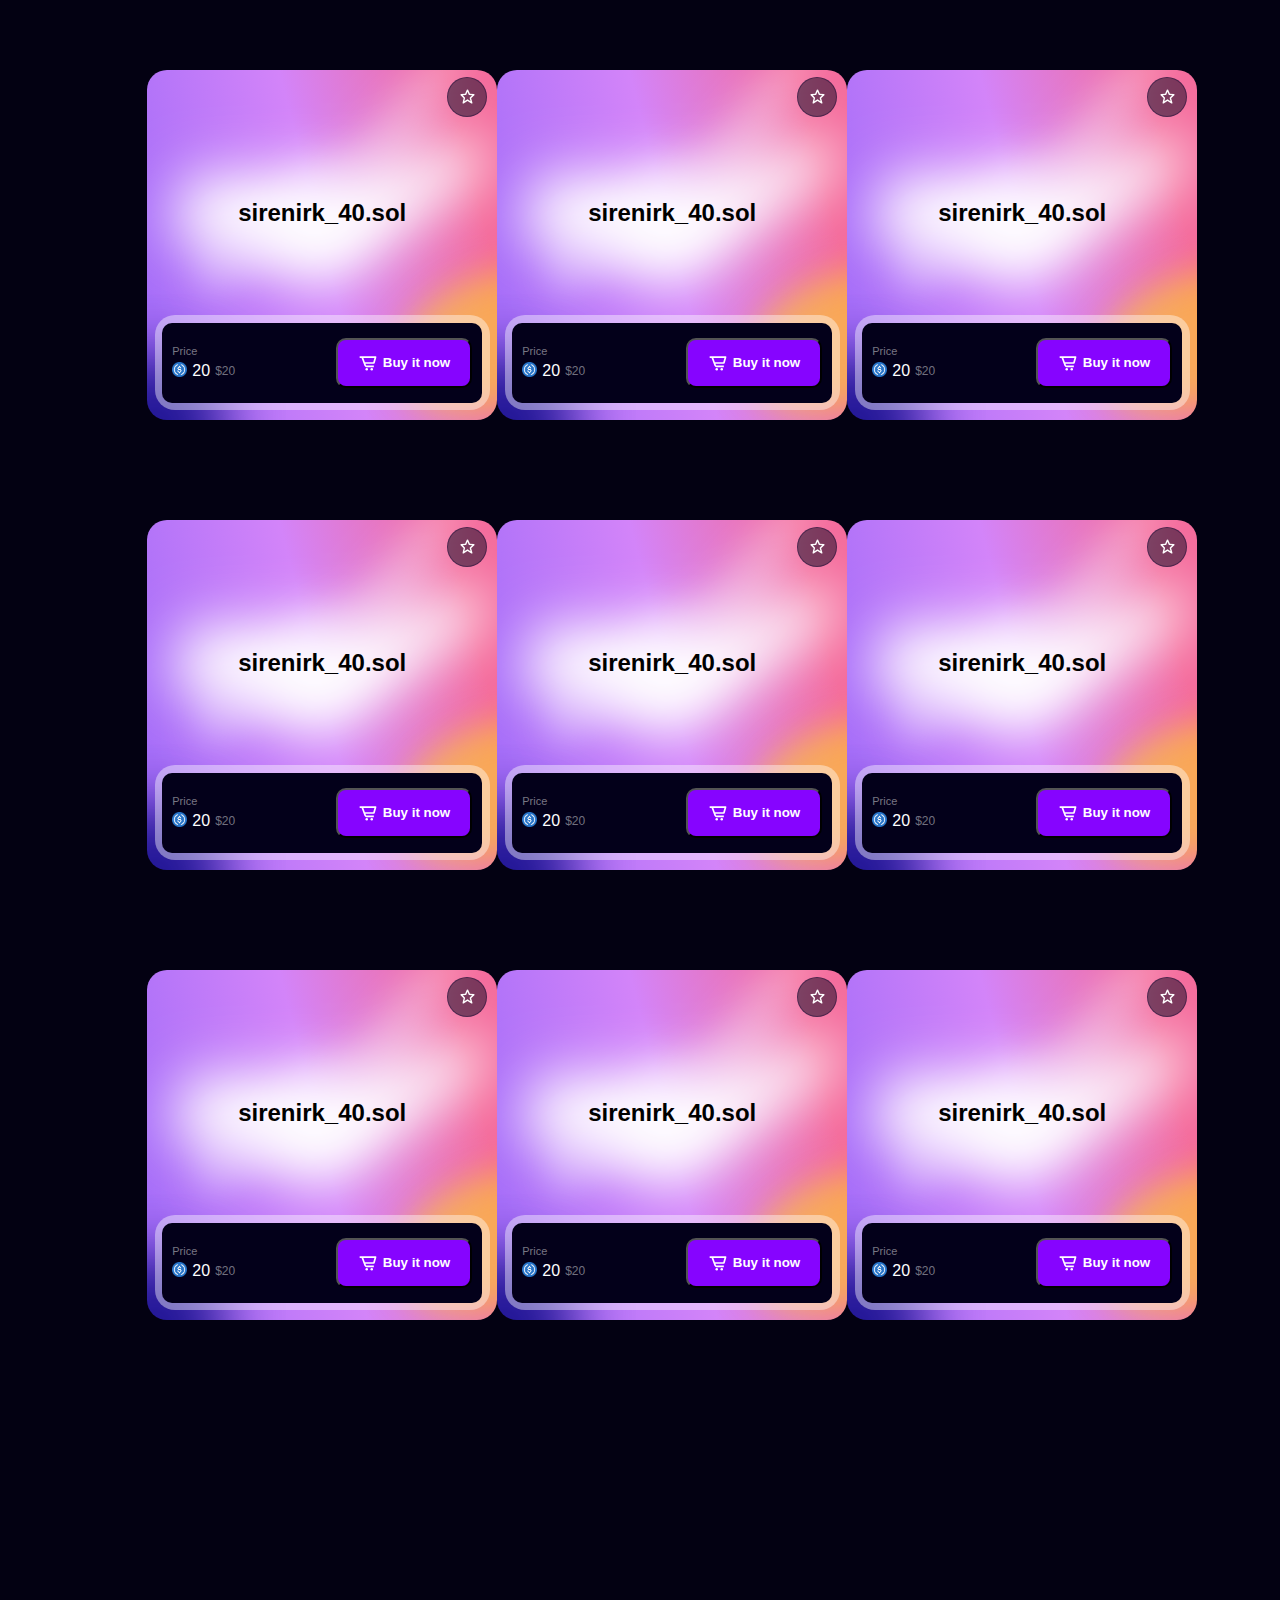
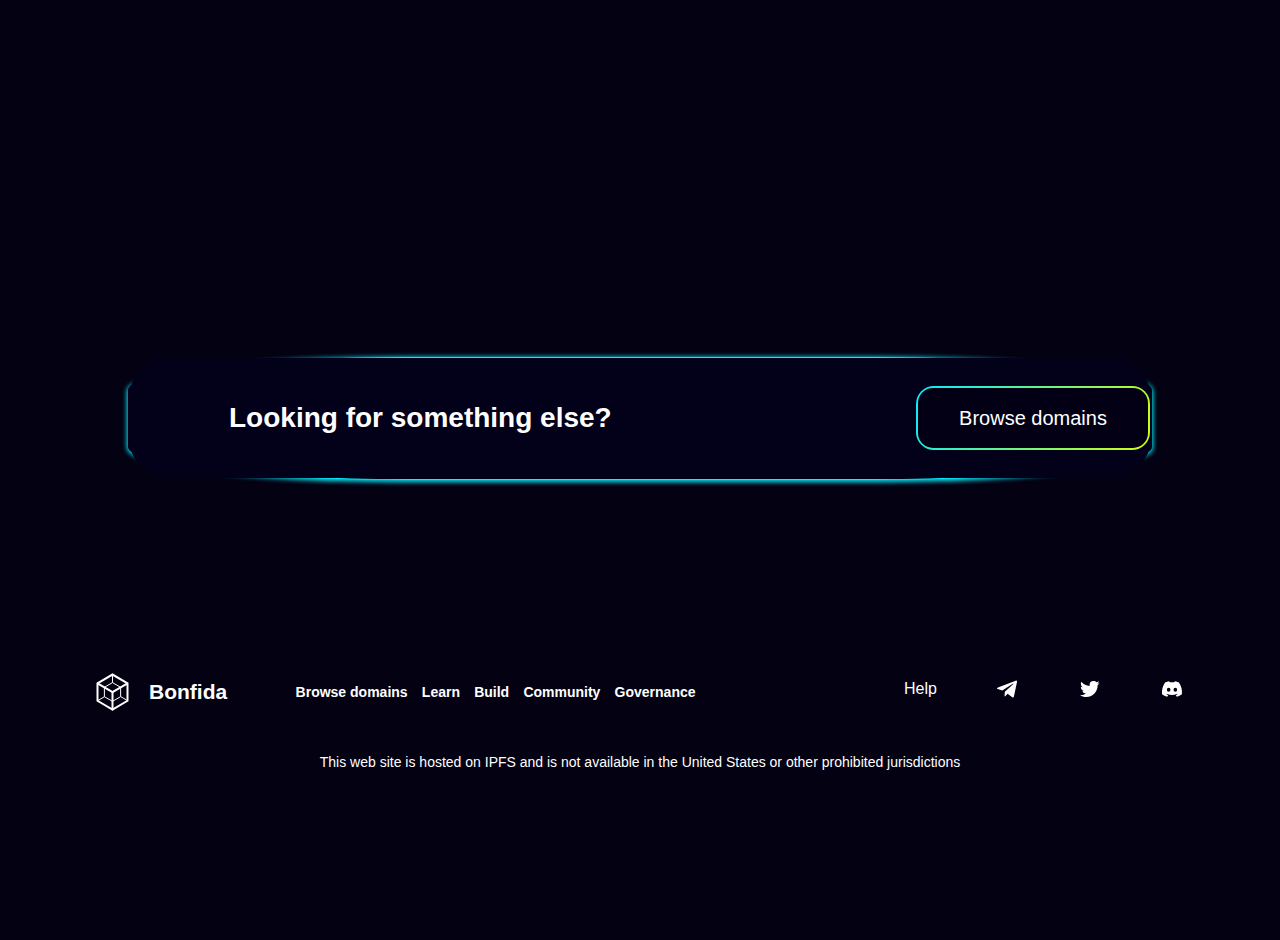
==== commit b0546508: "template-cart" ====
--- a/index.html
+++ b/index.html
@@ -10,7 +10,7 @@
 </head>
 
 <body>
-    <header>
+        <header>
         <nav class="nav">
             <div class="content-nav">
                 <div class="nav-logo">
@@ -50,12 +50,12 @@
                     <div class="buscador"><input type="text" class="buscador-letter"><img src="imgs/search.svg" alt="">
                     </div>
                     <hr>
-                    <button class="campana" onclick="infoCampana()"><img src="imgs/campana.svg" alt=""></button>
+                    <button class="campana""><img src="imgs/campana.svg" alt=""></button>
                     <hr>
                     <div class="content-wallet"><button class="boton-conectWallet">Connect Walltet</button></div>
                     <button class="carrito"><img src="imgs/carrito.svg" alt=""></button>
                 </div>
-                <div class="pestaña-campana" id="pestaña-camp">
+                <div class="pestaña-campana" >
                     <div class="contenido-pestaña">
                         <div class="contenido-top">
                             <img src="imgs/campana.svg" alt="" class="campana-ref">
@@ -84,6 +84,7 @@
                 </div>
             </div>
         </nav>
+        </header>
         <section>
             <div class="entrada">
                 <div class="search-entrada">
@@ -115,7 +116,8 @@
                             <h1>Sirenirk.sol</h1>
                             <h3>20 USDC</h3>
                         </div>
-                        <button class="add-car">Add to cart</button>
+                        <button class="add-car" onclick="cambiar()">Add to cart</button>
+                        <button class="car-impose" id="sucesor" onclick="location.href='Cart_pantalla/cart.html'">Continue to cart <img src="imgs/y.webp" alt=""></button>
                     </div>
                     <hr class="divid-content_principal">
                     <div class="der-content">
@@ -465,7 +467,6 @@
                 </div>
             </div>
         </footer>
-    </header>
     <script src="funcionalidad.js"></script>
 </body>
 
--- a/css/estilos.css
+++ b/css/estilos.css
@@ -102,22 +102,16 @@
  .campana:hover {
    background: #03001a;
  }
- .pestaña-campana.open {
-  max-height: 100;
-  overflow:visible;
- }
 /* EDECTO DEL BOTON CAMPANA DEL NAV */
 
  .pestaña-campana {
   position: absolute;
-  max-height: 0;
-  overflow: hidden;
   width: 100%;
   background-color: rgba(0, 0, 0, 0.407);
   backdrop-filter: blur(10px);
   top: 0;
   left: 0;
-  display: flex;
+  display: none;
  }
 
  .contenido-pestaña {
@@ -498,11 +492,37 @@
 }
 
 .add-car {
-  width: fit-content;
+  width: 200px;
+  font-size: 17px;
+  font-weight: 600;
   padding: 20px 40px;
   border: none;
-  border-radius: 20px 40px;
+  border-radius: 20px ;
   background-image: linear-gradient(120deg, #05eaff 0%, #d2ff0c 100%);
+}
+
+.car-impose {
+  position: absolute;
+  bottom: 41px;
+  left: 3px;
+  width: 194px;
+  color: #fff;
+  font-size: 17px;
+  font-weight: 600;
+  padding: 17px;
+  border: none;
+  border-radius: 20px ;
+  background-color: #04011a;
+  display: none;
+  overflow: hidden;
+}
+.car-impose.open2 {
+  display: block;
+}
+.car-impose img {
+  margin-left: 4px;
+  position: relative;
+  top: 3px;
 }
 
 .divid-content_principal {
